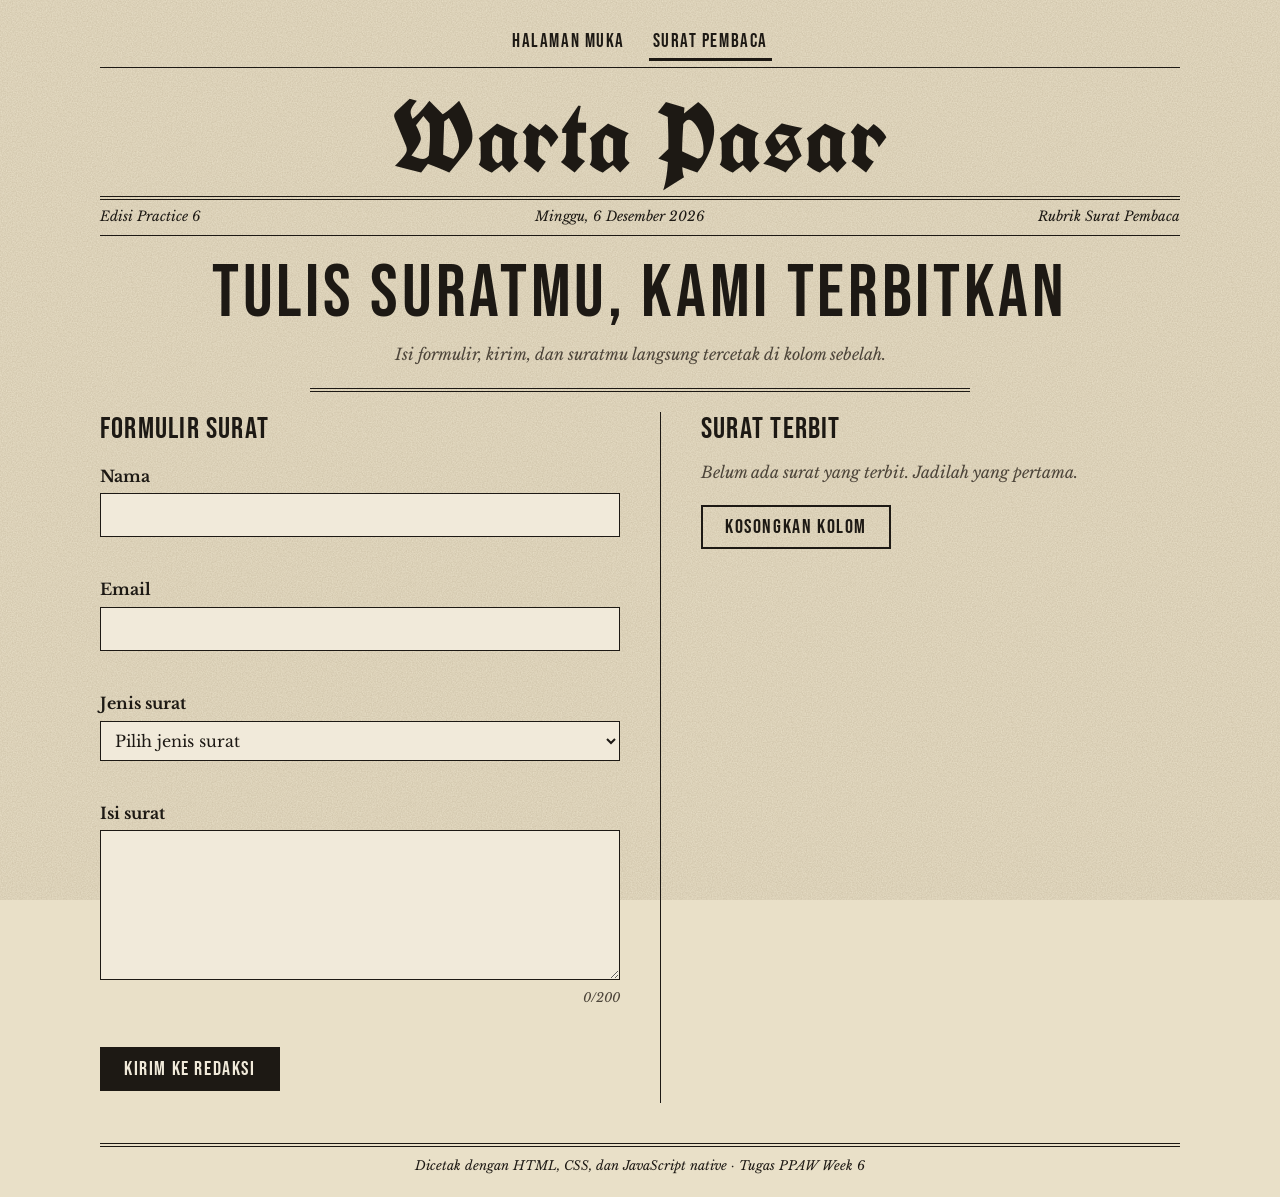
==== public/form.html @ 254e9212 "1t commit" ====
<!DOCTYPE html>
<html lang="id">
<head>
<meta charset="UTF-8">
<meta name="viewport" content="width=device-width, initial-scale=1.0">
<title>Surat Pembaca — Warta Pasar</title>
<link rel="preconnect" href="https://fonts.googleapis.com">
<link rel="preconnect" href="https://fonts.gstatic.com" crossorigin>
<link href="https://fonts.googleapis.com/css2?family=Bebas+Neue&family=Libre+Baskerville:ital,wght@0,400;0,700;1,400&family=UnifrakturCook:wght@700&display=swap" rel="stylesheet">
<link rel="stylesheet" href="css/index.css">
<link rel="stylesheet" href="css/form.css">
</head>
<body>
<div class="sheet">

  <nav>
    <a href="index.html">Halaman Muka</a>
    <a href="form.html" aria-current="page">Surat Pembaca</a>
  </nav>

  <header class="masthead">
    <h1>Warta Pasar</h1>
    <div class="edition">
      <span>Edisi Practice 6</span>
      <span id="editionDate"></span>
      <span>Rubrik Surat Pembaca</span>
    </div>
  </header>

  <h2 class="banner">Tulis Suratmu, Kami Terbitkan</h2>
  <p class="deck">Isi formulir, kirim, dan suratmu langsung tercetak di kolom sebelah.</p>

  <main class="columns">

    <section class="column">
      <h3>Formulir Surat</h3>
      <form id="letterForm" novalidate>

        <div class="field">
          <label for="name">Nama</label>
          <input type="text" id="name" name="name" autocomplete="name" aria-describedby="name-error">
          <p class="error" id="name-error"></p>
        </div>

        <div class="field">
          <label for="email">Email</label>
          <input type="email" id="email" name="email" autocomplete="email" aria-describedby="email-error">
          <p class="error" id="email-error"></p>
        </div>

        <div class="field">
          <label for="topic">Jenis surat</label>
          <select id="topic" name="topic" aria-describedby="topic-error">
            <option value="">Pilih jenis surat</option>
            <option value="Saran">Saran</option>
            <option value="Kritik">Kritik</option>
            <option value="Pertanyaan">Pertanyaan</option>
          </select>
          <p class="error" id="topic-error"></p>
        </div>

        <div class="field">
          <label for="message">Isi surat</label>
          <textarea id="message" name="message" rows="5" aria-describedby="message-error message-counter"></textarea>
          <p class="counter" id="message-counter"></p>
          <p class="error" id="message-error"></p>
        </div>

        <button type="submit">Kirim ke Redaksi</button>
        <p id="formFeedback" role="status" aria-live="polite"></p>
      </form>
    </section>

    <section class="column">
      <h3>Surat Terbit</h3>
      <p id="letterEmpty" class="empty">Belum ada surat yang terbit. Jadilah yang pertama.</p>
      <div id="letterList"></div>
      <button type="button" id="clearLetters" class="secondary">Kosongkan Kolom</button>
    </section>

  </main>

  <footer>
    Dicetak dengan HTML, CSS, dan JavaScript native &middot; Tugas PPAW Week 6
  </footer>

</div>
<script src="js/form.js"></script>
</body>
</html>
---- public/css/index.css ----
/* index.css — gaya dasar koran vintage, dipakai kedua halaman */

:root {
  --paper: #e9e0c8;
  --paper-light: #f1eada;
  --paper-shade: #d6c9a6;
  --ink: #1d1914;
  --ink-soft: #4d453a;
  --stamp: #8e2f22;
  --rule-thick: 4px;
  --rule-thin: 1px;
  --gap: 20px;
  --sheet-width: 1080px;
  --font-masthead: "UnifrakturCook", "Old English Text MT", Georgia, serif;
  --font-headline: "Bebas Neue", Impact, "Arial Narrow", sans-serif;
  --font-body: "Libre Baskerville", Georgia, "Times New Roman", serif;
}

* { box-sizing: border-box; margin: 0; }

body {
  background: var(--paper);
  color: var(--ink);
  font-family: var(--font-body);
  line-height: 1.65;
  padding: var(--gap);
}

/* butiran kertas lawas */
body::before {
  content: "";
  position: fixed;
  inset: 0;
  pointer-events: none;
  opacity: 0.45;
  mix-blend-mode: multiply;
  background-image: url("data:image/svg+xml;utf8,<svg xmlns='http://www.w3.org/2000/svg' width='220' height='220'><filter id='n'><feTurbulence type='fractalNoise' baseFrequency='.8' numOctaves='2'/><feColorMatrix values='0 0 0 0 .25  0 0 0 0 .18  0 0 0 0 .1  0 0 0 .55 0'/></filter><rect width='100%' height='100%' filter='url(%23n)'/></svg>");
}

.sheet {
  position: relative;
  max-width: var(--sheet-width);
  margin: 0 auto;
}

a { color: inherit; }

:focus-visible {
  outline: 3px solid var(--stamp);
  outline-offset: 2px;
}

/* navigasi */
nav {
  display: flex;
  justify-content: center;
  gap: var(--gap);
  padding: 6px 0;
  border-bottom: var(--rule-thin) solid var(--ink);
  font-family: var(--font-headline);
  font-size: 1.2rem;
  letter-spacing: 0.08em;
}
nav a { text-decoration: none; padding: 0 4px; }
nav a:hover { text-decoration: underline; }
nav a[aria-current="page"] { border-bottom: 3px solid var(--ink); }

/* kepala koran */
.masthead { text-align: center; padding-top: var(--gap); }
.masthead h1 {
  font-family: var(--font-masthead);
  font-size: clamp(3rem, 11vw, 6rem);
  line-height: 1.05;
  letter-spacing: 0.01em;
}
.edition {
  display: flex;
  flex-wrap: wrap;
  justify-content: space-between;
  gap: 4px var(--gap);
  margin-top: 8px;
  padding: 6px 0;
  border-top: var(--rule-thick) double var(--ink);
  border-bottom: var(--rule-thin) solid var(--ink);
  font-size: 0.85rem;
  font-style: italic;
}

/* judul besar */
.banner {
  margin-top: var(--gap);
  text-align: center;
  font-family: var(--font-headline);
  font-weight: 400;
  font-size: clamp(2.4rem, 9vw, 4.6rem);
  line-height: 1.05;
  letter-spacing: 0.05em;
}
.deck {
  max-width: 60ch;
  margin: 8px auto var(--gap);
  text-align: center;
  font-style: italic;
  color: var(--ink-soft);
  padding-bottom: var(--gap);
  border-bottom: var(--rule-thick) double var(--ink);
}

h3 {
  font-family: var(--font-headline);
  font-weight: 400;
  font-size: 1.9rem;
  letter-spacing: 0.04em;
  line-height: 1.15;
}

/* status loading / error */
#status { text-align: center; font-style: italic; padding: var(--gap) 0; }
#status.is-error { color: var(--stamp); font-style: normal; font-weight: 700; }
#status button { margin: 12px auto 0; display: block; }

/* grid produk */
.grid {
  display: grid;
  grid-template-columns: repeat(auto-fill, minmax(220px, 1fr));
  gap: var(--gap);
}
.card {
  padding: 12px;
  border: var(--rule-thin) solid var(--ink);
  background: var(--paper-light);
}
.card.lead { grid-column: span 2; }
.card img {
  display: block;
  width: 100%;
  aspect-ratio: 1;
  object-fit: contain;
  background: var(--paper-shade);
  filter: grayscale(1) sepia(0.5) contrast(1.1);
  mix-blend-mode: multiply;
  border-bottom: var(--rule-thin) solid var(--ink);
}
.card h3 { margin-top: 10px; }
.card .category { font-style: italic; font-size: 0.85rem; color: var(--ink-soft); }
.card .price {
  margin-top: 6px;
  font-family: var(--font-headline);
  font-size: 1.6rem;
  letter-spacing: 0.04em;
  color: var(--stamp);
}

/* tombol */
button {
  font-family: var(--font-headline);
  font-size: 1.25rem;
  letter-spacing: 0.08em;
  padding: 8px 22px;
  background: var(--ink);
  color: var(--paper-light);
  border: 2px solid var(--ink);
  border-radius: 0;
  cursor: pointer;
}
button:hover { background: var(--stamp); border-color: var(--stamp); }

footer {
  margin-top: calc(var(--gap) * 2);
  padding-top: 8px;
  border-top: var(--rule-thick) double var(--ink);
  text-align: center;
  font-size: 0.8rem;
  font-style: italic;
}

@media (max-width: 560px) {
  .card.lead { grid-column: auto; }
  .edition { justify-content: center; text-align: center; }
}
---- public/css/form.css ----
/* form.css — gaya khusus halaman Surat Pembaca (dimuat setelah index.css) */

.columns {
  display: grid;
  grid-template-columns: 1fr 1fr;
  gap: calc(var(--gap) * 2);
}
.column + .column {
  padding-left: calc(var(--gap) * 2);
  border-left: var(--rule-thin) solid var(--ink);
}

.field { margin: 16px 0; }
label {
  display: block;
  font-weight: 700;
  margin-bottom: 4px;
}
input, select, textarea {
  width: 100%;
  font: inherit;
  color: var(--ink);
  background: var(--paper-light);
  border: var(--rule-thin) solid var(--ink);
  border-radius: 0;
  padding: 8px 10px;
}
textarea { resize: vertical; }
[aria-invalid="true"] { border-color: var(--stamp); border-width: 2px; }

.error {
  min-height: 1.4em;
  margin-top: 4px;
  font-size: 0.85rem;
  color: var(--stamp);
  font-weight: 700;
}
.counter { text-align: right; font-size: 0.8rem; font-style: italic; color: var(--ink-soft); }

#formFeedback { margin-top: 12px; font-weight: 700; }
#formFeedback.is-error { color: var(--stamp); }

button.secondary {
  margin-top: var(--gap);
  background: transparent;
  color: var(--ink);
}
button.secondary:hover { background: var(--ink); color: var(--paper-light); border-color: var(--ink); }

.empty { margin-top: 12px; font-style: italic; color: var(--ink-soft); }

.letter {
  margin-top: 16px;
  padding: 12px 14px;
  border: var(--rule-thin) solid var(--ink);
  border-left: var(--rule-thick) solid var(--ink);
  background: var(--paper-light);
}
.letter h4 {
  font-family: var(--font-headline);
  font-weight: 400;
  font-size: 1.4rem;
  letter-spacing: 0.04em;
}
.letter .meta { font-size: 0.8rem; font-style: italic; color: var(--ink-soft); }
.letter p { margin-top: 6px; overflow-wrap: anywhere; }

@media (max-width: 760px) {
  .columns { grid-template-columns: 1fr; }
  .column + .column {
    padding-left: 0;
    border-left: 0;
    padding-top: var(--gap);
    border-top: var(--rule-thick) double var(--ink);
  }
}
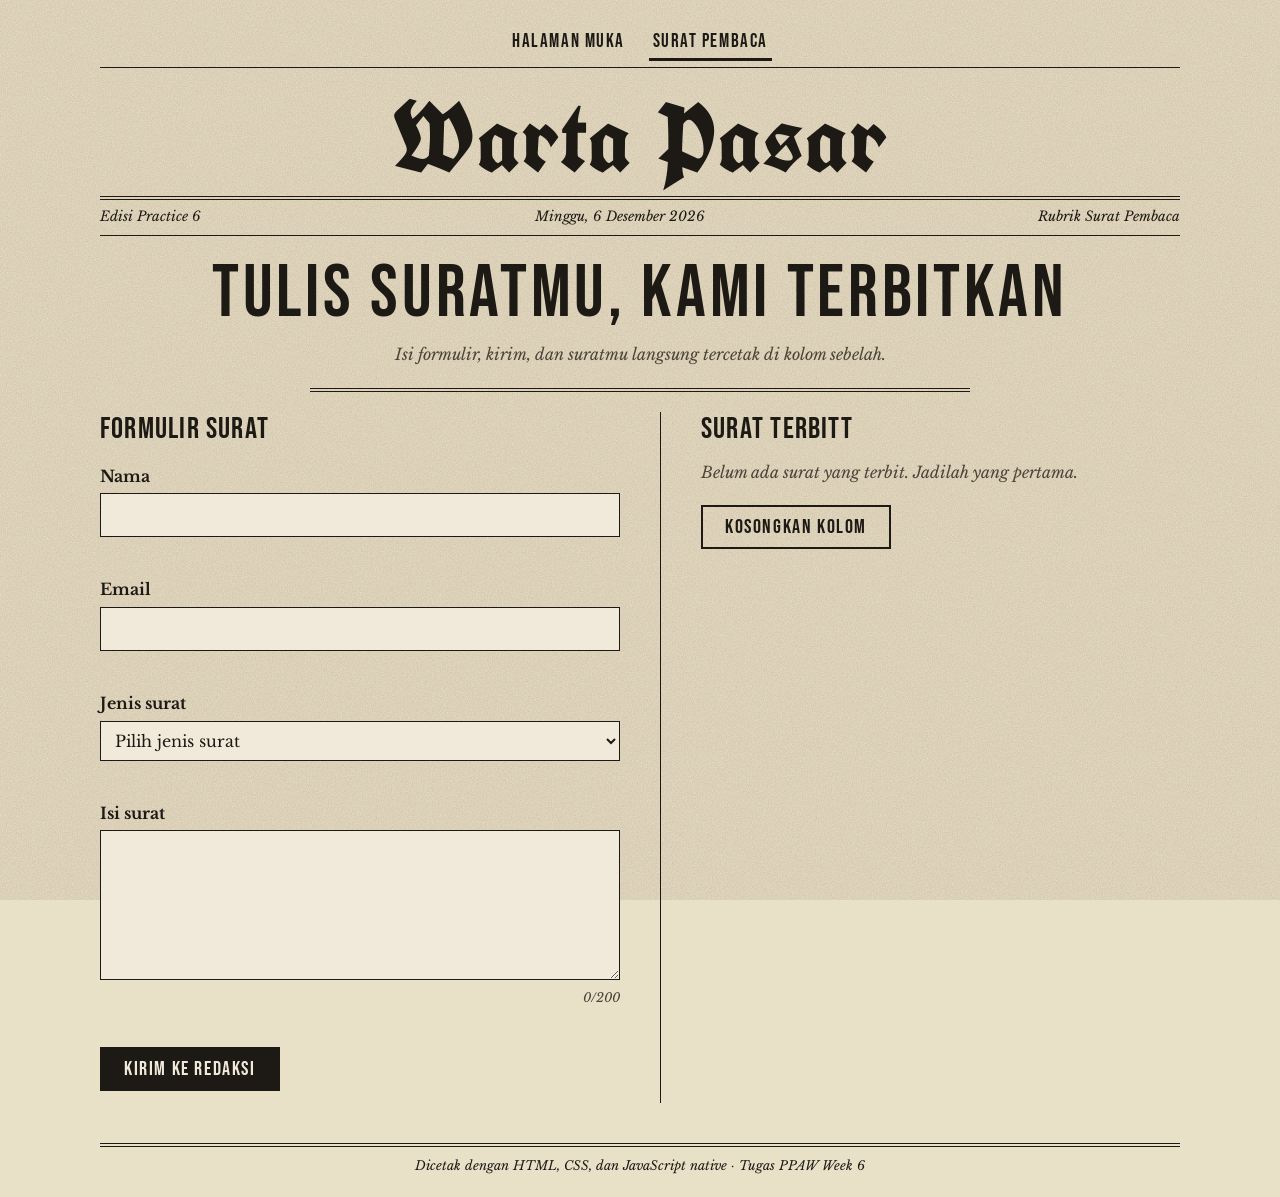
==== commit ff570aff: "2st commit" ====
--- a/public/form.html
+++ b/public/form.html
@@ -72,7 +72,7 @@
     </section>
 
     <section class="column">
-      <h3>Surat Terbit</h3>
+      <h3>Surat Terbitt</h3>
       <p id="letterEmpty" class="empty">Belum ada surat yang terbit. Jadilah yang pertama.</p>
       <div id="letterList"></div>
       <button type="button" id="clearLetters" class="secondary">Kosongkan Kolom</button>
